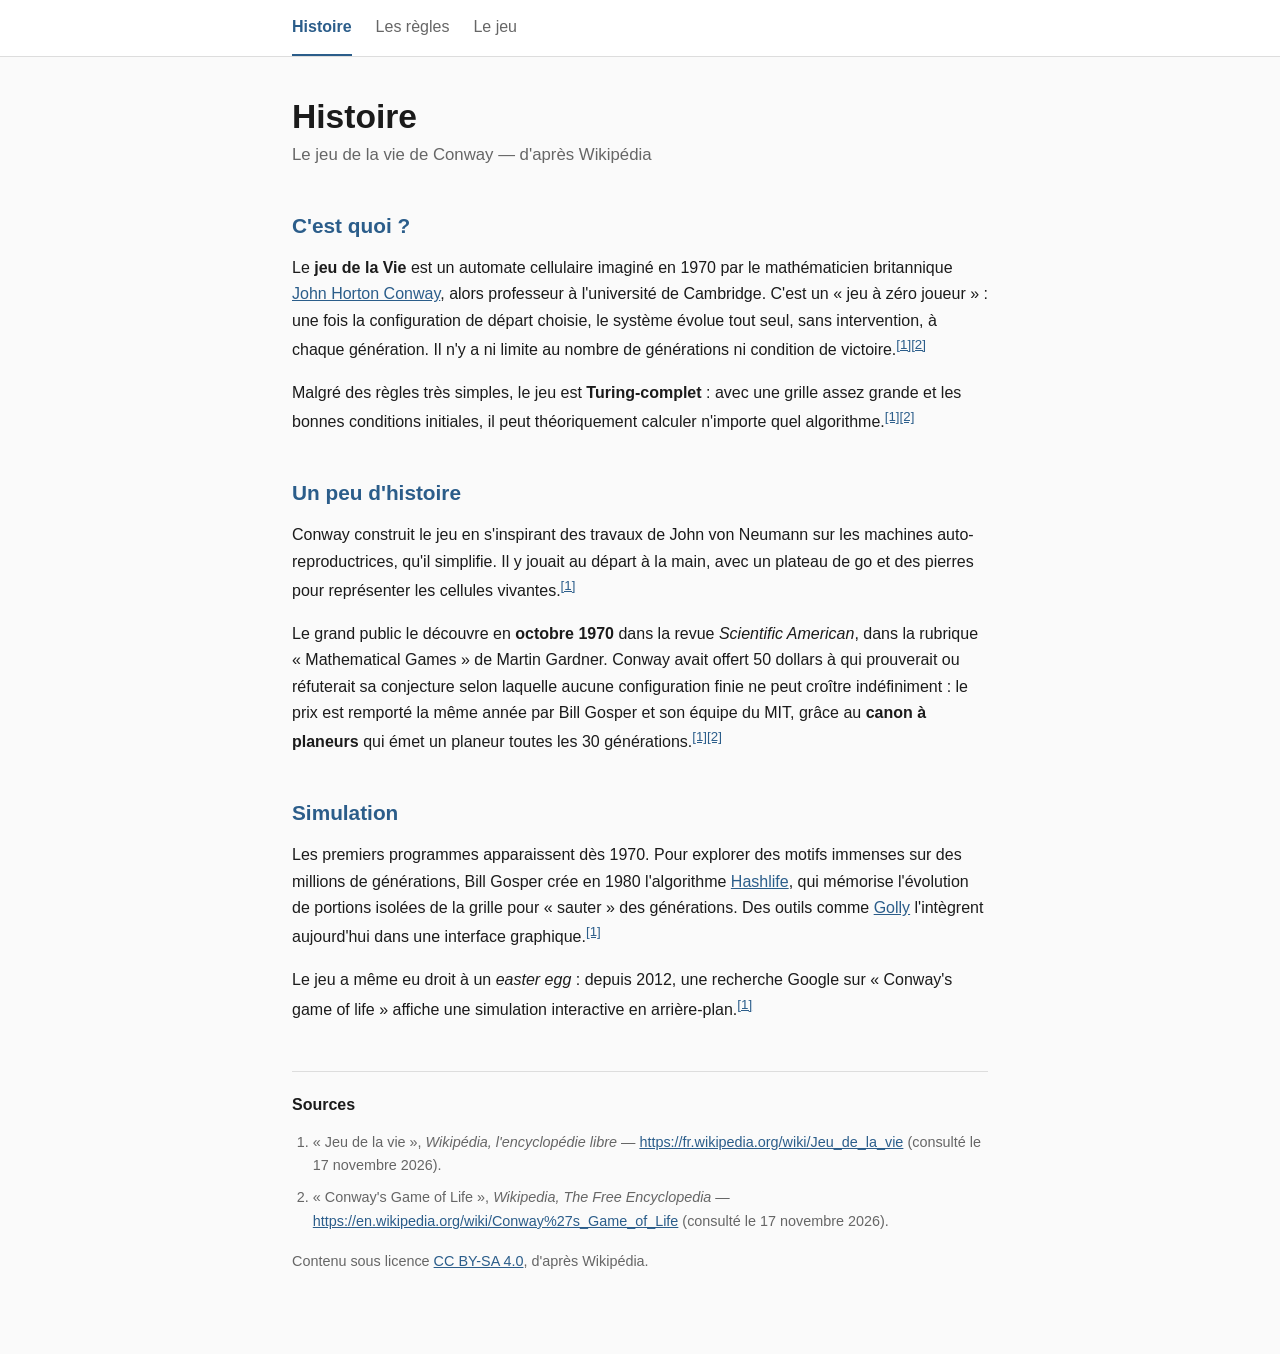
==== index.html @ aacd02b4 "feat: remplace la page d'attente par trois pages statiques de presentation" ====
<!DOCTYPE html>
<html lang="fr">
<head>
  <meta charset="UTF-8">
  <meta name="viewport" content="width=device-width, initial-scale=1.0">
  <meta name="description" content="Histoire du jeu de la vie de Conway, d'après Wikipédia.">
  <title>Histoire — The Game of Life</title>
  <link rel="stylesheet" href="style.css">
</head>
<body>
  <nav aria-label="Navigation principale">
    <ul>
      <li><a href="index.html" aria-current="page">Histoire</a></li>
      <li><a href="regles.html">Les règles</a></li>
      <li><a href="jeu.html">Le jeu</a></li>
    </ul>
  </nav>

  <main>
    <header>
      <h1>Histoire</h1>
      <p class="soustitre">Le jeu de la vie de Conway — d'après Wikipédia</p>
    </header>

    <section>
      <h2>C'est quoi ?</h2>
      <p>Le <strong>jeu de la Vie</strong> est un automate cellulaire imaginé en 1970 par le mathématicien britannique <a href="https://fr.wikipedia.org/wiki/John_Horton_Conway">John Horton Conway</a>, alors professeur à l'université de Cambridge. C'est un « jeu à zéro joueur » : une fois la configuration de départ choisie, le système évolue tout seul, sans intervention, à chaque génération. Il n'y a ni limite au nombre de générations ni condition de victoire.<sup><a href="#src-1">[1]</a></sup><sup><a href="#src-2">[2]</a></sup></p>
      <p>Malgré des règles très simples, le jeu est <strong>Turing-complet</strong> : avec une grille assez grande et les bonnes conditions initiales, il peut théoriquement calculer n'importe quel algorithme.<sup><a href="#src-1">[1]</a></sup><sup><a href="#src-2">[2]</a></sup></p>
    </section>

    <section>
      <h2>Un peu d'histoire</h2>
      <p>Conway construit le jeu en s'inspirant des travaux de John von Neumann sur les machines auto-reproductrices, qu'il simplifie. Il y jouait au départ à la main, avec un plateau de go et des pierres pour représenter les cellules vivantes.<sup><a href="#src-1">[1]</a></sup></p>
      <p>Le grand public le découvre en <strong>octobre 1970</strong> dans la revue <em>Scientific American</em>, dans la rubrique « Mathematical Games » de Martin Gardner. Conway avait offert 50 dollars à qui prouverait ou réfuterait sa conjecture selon laquelle aucune configuration finie ne peut croître indéfiniment : le prix est remporté la même année par Bill Gosper et son équipe du MIT, grâce au <strong>canon à planeurs</strong> qui émet un planeur toutes les 30 générations.<sup><a href="#src-1">[1]</a></sup><sup><a href="#src-2">[2]</a></sup></p>
    </section>

    <section>
      <h2>Simulation</h2>
      <p>Les premiers programmes apparaissent dès 1970. Pour explorer des motifs immenses sur des millions de générations, Bill Gosper crée en 1980 l'algorithme <a href="https://fr.wikipedia.org/wiki/Hashlife">Hashlife</a>, qui mémorise l'évolution de portions isolées de la grille pour « sauter » des générations. Des outils comme <a href="https://fr.wikipedia.org/wiki/Golly_(program)">Golly</a> l'intègrent aujourd'hui dans une interface graphique.<sup><a href="#src-1">[1]</a></sup></p>
      <p>Le jeu a même eu droit à un <em>easter egg</em> : depuis 2012, une recherche Google sur « Conway's game of life » affiche une simulation interactive en arrière-plan.<sup><a href="#src-1">[1]</a></sup></p>
    </section>

    <footer>
      <h2>Sources</h2>
      <ol>
        <li id="src-1">« Jeu de la vie », <em>Wikipédia, l'encyclopédie libre</em> — <a href="https://fr.wikipedia.org/wiki/Jeu_de_la_vie">https://fr.wikipedia.org/wiki/Jeu_de_la_vie</a> (consulté le 17 novembre 2026).</li>
        <li id="src-2">« Conway's Game of Life », <em>Wikipedia, The Free Encyclopedia</em> — <a href="https://en.wikipedia.org/wiki/Conway%27s_Game_of_Life">https://en.wikipedia.org/wiki/Conway%27s_Game_of_Life</a> (consulté le 17 novembre 2026).</li>
      </ol>
      <p>Contenu sous licence <a href="https://creativecommons.org/licenses/by-sa/4.0/">CC BY-SA 4.0</a>, d'après Wikipédia.</p>
    </footer>
  </main>
</body>
</html>
---- style.css ----
/* Styles communs aux trois pages. */

:root {
  --texte: #1b1b1b;
  --muet: #666;
  --accent: #2b5d8a;
  --fond: #fafafa;
  --bordure: #ddd;
}

* { box-sizing: border-box; }

body {
  margin: 0;
  background: var(--fond);
  color: var(--texte);
  font: 16px/1.65 -apple-system, BlinkMacSystemFont, "Segoe UI", Roboto, Helvetica, Arial, sans-serif;
}

main {
  max-width: 46rem;
  margin: 0 auto;
  padding: 2.5rem 1.25rem 4rem;
}

header { margin-bottom: 2rem; }

h1 {
  margin: 0 0 .25rem;
  font-size: 2.1rem;
  line-height: 1.2;
}

.soustitre {
  margin: 0;
  color: var(--muet);
  font-size: 1.05rem;
}

nav {
  background: #fff;
  border-bottom: 1px solid var(--bordure);
}

nav ul {
  max-width: 46rem;
  margin: 0 auto;
  padding: 0 1.25rem;
  display: flex;
  flex-wrap: wrap;
  gap: 1.5rem;
  list-style: none;
}

nav a {
  display: inline-block;
  padding: .85rem 0;
  color: var(--muet);
  text-decoration: none;
  border-bottom: 2px solid transparent;
}

nav a:hover { color: var(--accent); }

nav a[aria-current="page"] {
  color: var(--accent);
  font-weight: 600;
  border-bottom-color: var(--accent);
}

section { margin-top: 2.5rem; }

h2 {
  margin: 0 0 .75rem;
  font-size: 1.3rem;
  color: var(--accent);
}

p { margin: 0 0 1rem; }

ul.liste { margin: 0 0 1rem; padding-left: 1.3rem; }
ul.liste li { margin-bottom: .4rem; }

a { color: var(--accent); }

code {
  background: #eee;
  padding: .1em .35em;
  border-radius: 3px;
  font-size: .9em;
}

.encadre {
  margin: 1.5rem 0;
  padding: 1.25rem;
  border: 1px dashed var(--accent);
  border-radius: 6px;
  background: #f0f3f6;
}

footer {
  margin-top: 3rem;
  padding-top: 1.25rem;
  border-top: 1px solid var(--bordure);
  font-size: .9rem;
  color: var(--muet);
}

footer h2 { font-size: 1rem; color: var(--texte); }

footer ol { margin: 0 0 1rem; padding-left: 1.3rem; }
footer li { margin-bottom: .5rem; }
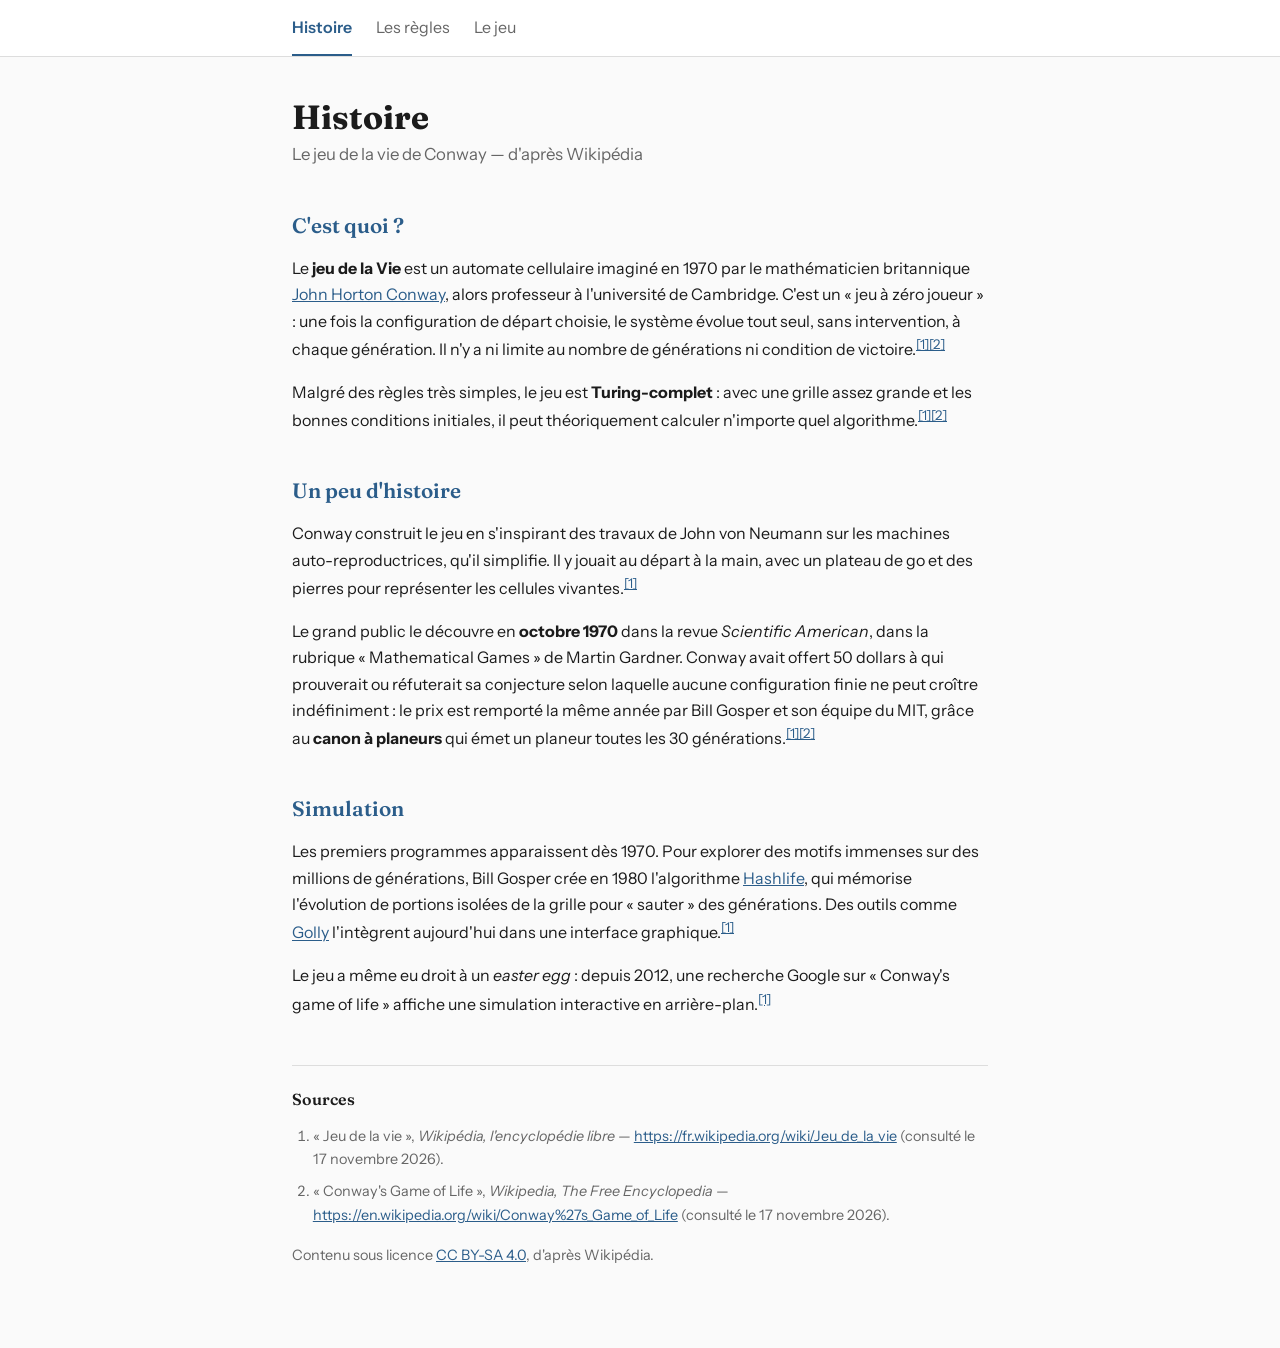
==== commit b2042e96: "style: utilise Fraunces pour les titres et Instrument Sans pour le texte" ====
--- a/index.html
+++ b/index.html
@@ -5,6 +5,9 @@
   <meta name="viewport" content="width=device-width, initial-scale=1.0">
   <meta name="description" content="Histoire du jeu de la vie de Conway, d'après Wikipédia.">
   <title>Histoire — The Game of Life</title>
+  <link rel="preconnect" href="https://fonts.googleapis.com">
+  <link rel="preconnect" href="https://fonts.gstatic.com" crossorigin>
+  <link href="https://fonts.googleapis.com/css2?family=Fraunces:opsz,wght@9..144,400;9..144,600;9..144,700&amp;family=Instrument+Sans:wght@400;500;600;700&amp;display=swap" rel="stylesheet">
   <link rel="stylesheet" href="style.css">
 </head>
 <body>
--- a/style.css
+++ b/style.css
@@ -14,7 +14,9 @@
   margin: 0;
   background: var(--fond);
   color: var(--texte);
-  font: 16px/1.65 -apple-system, BlinkMacSystemFont, "Segoe UI", Roboto, Helvetica, Arial, sans-serif;
+  font-family: "Instrument Sans", sans-serif;
+  font-size: 16px;
+  line-height: 1.65;
 }
 
 main {
@@ -27,7 +29,9 @@
 
 h1 {
   margin: 0 0 .25rem;
+  font-family: "Fraunces", serif;
   font-size: 2.1rem;
+  font-weight: 700;
   line-height: 1.2;
 }
 
@@ -72,7 +76,9 @@
 
 h2 {
   margin: 0 0 .75rem;
+  font-family: "Fraunces", serif;
   font-size: 1.3rem;
+  font-weight: 600;
   color: var(--accent);
 }
 
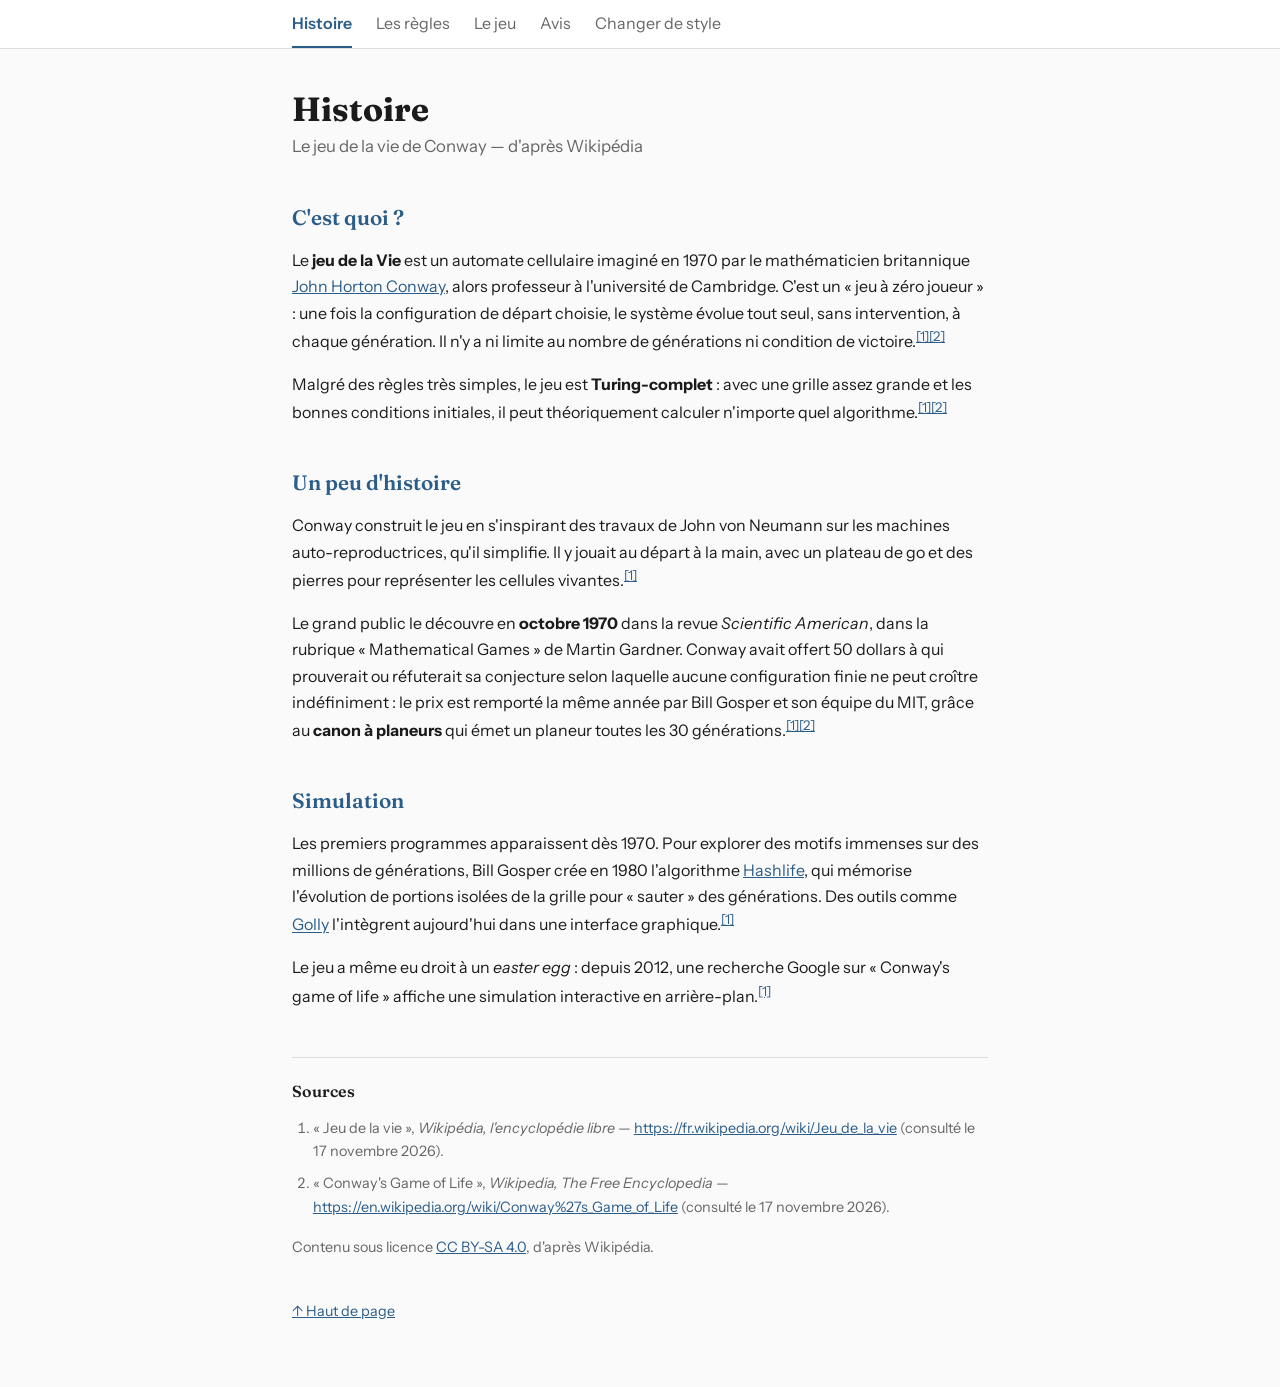
==== commit d589e415: "refactor: restructure pages and add DOM contract" ====
--- a/index.html
+++ b/index.html
@@ -8,21 +8,28 @@
   <link rel="preconnect" href="https://fonts.googleapis.com">
   <link rel="preconnect" href="https://fonts.gstatic.com" crossorigin>
   <link href="https://fonts.googleapis.com/css2?family=Fraunces:opsz,wght@9..144,400;9..144,600;9..144,700&amp;family=Instrument+Sans:wght@400;500;600;700&amp;display=swap" rel="stylesheet">
-  <link rel="stylesheet" href="style.css">
+  <link rel="icon" href="assets/favicon.svg" type="image/svg+xml">
+  <link id="theme-stylesheet" rel="stylesheet" href="css/styles.css">
+  <script src="js/theme.js" defer></script>
+  <script src="js/top.js" defer></script>
 </head>
-<body>
+<body id="top">
+  <a class="skip-link" href="#main">Aller au contenu</a>
+
   <nav aria-label="Navigation principale">
     <ul>
       <li><a href="index.html" aria-current="page">Histoire</a></li>
-      <li><a href="regles.html">Les règles</a></li>
-      <li><a href="jeu.html">Le jeu</a></li>
+      <li><a href="rules.html">Les règles</a></li>
+      <li><a href="game.html">Le jeu</a></li>
+      <li><a href="feedback.html">Avis</a></li>
+      <li><button id="theme-toggle" type="button" aria-pressed="false">Changer de style</button></li>
     </ul>
   </nav>
 
-  <main>
+  <main id="main">
     <header>
       <h1>Histoire</h1>
-      <p class="soustitre">Le jeu de la vie de Conway — d'après Wikipédia</p>
+      <p class="subtitle">Le jeu de la vie de Conway — d'après Wikipédia</p>
     </header>
 
     <section>
@@ -51,6 +58,8 @@
       </ol>
       <p>Contenu sous licence <a href="https://creativecommons.org/licenses/by-sa/4.0/">CC BY-SA 4.0</a>, d'après Wikipédia.</p>
     </footer>
+
+    <a id="back-to-top" href="#top">↑ Haut de page</a>
   </main>
 </body>
 </html>
--- a/css/styles.css
+++ b/css/styles.css
@@ -0,0 +1,267 @@
+/* Shared styles for all four pages. */
+
+:root {
+  --text: #1b1b1b;
+  --muted: #666;
+  --accent: #2b5d8a;
+  --background: #fafafa;
+  --border: #ddd;
+}
+
+* { box-sizing: border-box; }
+
+body {
+  margin: 0;
+  background: var(--background);
+  color: var(--text);
+  font-family: "Instrument Sans", sans-serif;
+  font-size: 16px;
+  line-height: 1.65;
+}
+
+/* The skip link stays off-screen until it receives keyboard focus. */
+.skip-link {
+  position: absolute;
+  left: -9999px;
+  top: 0;
+}
+
+.skip-link:focus {
+  position: fixed;
+  left: 1rem;
+  top: .5rem;
+  z-index: 100;
+  padding: .5rem 1rem;
+  background: #fff;
+  border: 2px solid var(--accent);
+  border-radius: 4px;
+}
+
+:focus-visible {
+  outline: 2px solid var(--accent);
+  outline-offset: 3px;
+}
+
+main {
+  max-width: 46rem;
+  margin: 0 auto;
+  padding: 2.5rem 1.25rem 4rem;
+}
+
+header { margin-bottom: 2rem; }
+
+h1 {
+  margin: 0 0 .25rem;
+  font-family: "Fraunces", serif;
+  font-size: 2.1rem;
+  font-weight: 700;
+  line-height: 1.2;
+}
+
+.subtitle {
+  margin: 0;
+  color: var(--muted);
+  font-size: 1.05rem;
+}
+
+/* Keep the navigation available while scrolling. */
+nav {
+  position: sticky;
+  top: 0;
+  z-index: 10;
+  background: #fff;
+  border-bottom: 1px solid var(--border);
+}
+
+nav ul {
+  max-width: 46rem;
+  margin: 0 auto;
+  padding: 0 1.25rem;
+  display: flex;
+  flex-wrap: wrap;
+  gap: 1.5rem;
+  list-style: none;
+}
+
+nav a,
+nav button {
+  display: inline-flex;
+  align-items: center;
+  min-height: 44px;
+  padding: .6rem 0;
+  color: var(--muted);
+  text-decoration: none;
+  border: 0;
+  border-bottom: 2px solid transparent;
+  background: transparent;
+  font: inherit;
+  cursor: pointer;
+}
+
+nav a:hover,
+nav button:hover { color: var(--accent); }
+
+nav a[aria-current="page"] {
+  color: var(--accent);
+  font-weight: 600;
+  border-bottom-color: var(--accent);
+}
+
+section { margin-top: 2.5rem; }
+
+h2 {
+  margin: 0 0 .75rem;
+  font-family: "Fraunces", serif;
+  font-size: 1.3rem;
+  font-weight: 600;
+  color: var(--accent);
+}
+
+p { margin: 0 0 1rem; }
+
+ul.list { margin: 0 0 1rem; padding-left: 1.3rem; }
+ul.list li { margin-bottom: .4rem; }
+
+a { color: var(--accent); }
+
+code {
+  background: #eee;
+  padding: .1em .35em;
+  border-radius: 3px;
+  font-size: .9em;
+}
+
+.callout {
+  margin: 1.5rem 0;
+  padding: 1.25rem;
+  border: 1px dashed var(--accent);
+  border-radius: 6px;
+  background: #f0f3f6;
+}
+
+footer {
+  margin-top: 3rem;
+  padding-top: 1.25rem;
+  border-top: 1px solid var(--border);
+  font-size: .9rem;
+  color: var(--muted);
+}
+
+footer h2 { font-size: 1rem; color: var(--text); }
+
+footer ol { margin: 0 0 1rem; padding-left: 1.3rem; }
+footer li { margin-bottom: .5rem; }
+
+/* Game page. */
+.game-controls {
+  display: flex;
+  flex-wrap: wrap;
+  align-items: center;
+  gap: .6rem 1rem;
+  margin-bottom: 1rem;
+}
+
+.game-help { color: var(--muted); }
+
+.game-stats {
+  font-size: .95rem;
+  color: var(--muted);
+}
+
+.game-scroll { overflow-x: auto; }
+
+#game-canvas {
+  display: block;
+  border: 1px solid var(--border);
+  background: #fff;
+  cursor: crosshair;
+  max-width: 100%;
+  height: auto;
+}
+
+#demo-video {
+  display: block;
+  width: 100%;
+  max-width: 46rem;
+  height: auto;
+  border: 1px solid var(--border);
+  background: #000;
+}
+
+#back-to-top {
+  display: inline-block;
+  margin-top: 1.5rem;
+  font-size: .9rem;
+}
+
+/* Form controls. */
+button,
+input,
+select,
+textarea { font: inherit; }
+
+button {
+  min-height: 44px;
+  padding: .5rem .9rem;
+  border: 1px solid var(--border);
+  border-radius: 4px;
+  background: #fff;
+  color: var(--text);
+  cursor: pointer;
+}
+
+button:hover { border-color: var(--accent); color: var(--accent); }
+
+fieldset {
+  margin: 0;
+  padding: 1rem 1.25rem;
+  border: 1px solid var(--border);
+  border-radius: 6px;
+}
+
+legend {
+  padding: 0 .4rem;
+  font-family: "Fraunces", serif;
+  font-weight: 600;
+}
+
+label {
+  display: block;
+  margin-bottom: .25rem;
+  font-weight: 600;
+}
+
+input[type="text"],
+input[type="email"],
+select,
+textarea {
+  width: 100%;
+  max-width: 32rem;
+  padding: .55rem .7rem;
+  border: 1px solid var(--border);
+  border-radius: 4px;
+  background: #fff;
+  color: var(--text);
+}
+
+textarea { resize: vertical; }
+
+#form-status {
+  min-height: 1.5rem;
+  color: var(--accent);
+}
+
+/* Small screens. */
+@media (max-width: 640px) {
+  main { padding: 1.5rem 1rem 3rem; }
+  h1 { font-size: 1.75rem; }
+  nav ul { gap: .75rem 1rem; padding: 0 1rem; }
+  nav a,
+  nav button { font-size: .95rem; }
+  .game-controls { gap: .5rem; }
+}
+
+/* Tablets. */
+@media (min-width: 641px) and (max-width: 1024px) {
+  main { max-width: 42rem; }
+}
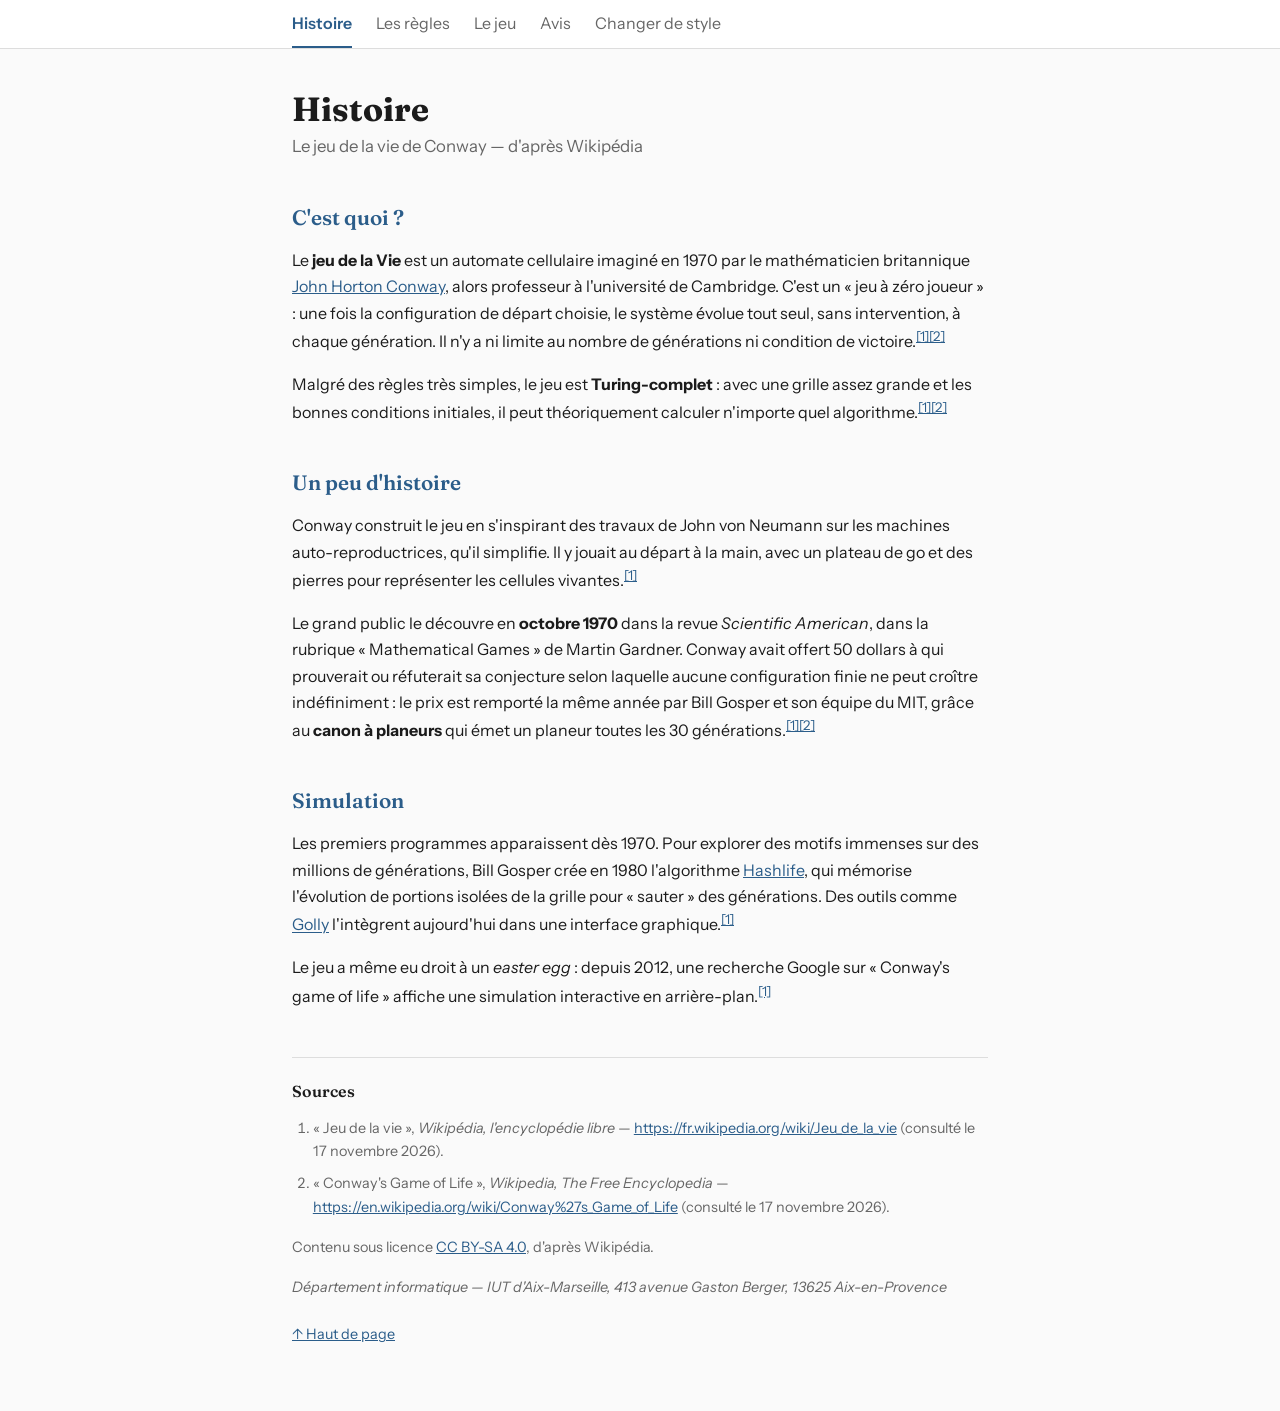
==== commit 3a32c09f: "feat: light theme, SEO and W3C checks" ====
--- a/index.html
+++ b/index.html
@@ -5,6 +5,30 @@
   <meta name="viewport" content="width=device-width, initial-scale=1.0">
   <meta name="description" content="Histoire du jeu de la vie de Conway, d'après Wikipédia.">
   <title>Histoire — The Game of Life</title>
+  <link rel="canonical" href="https://thegameoflife.alwaysdata.net/index.html">
+  <meta property="og:title" content="Histoire — The Game of Life">
+  <meta property="og:description" content="Histoire du jeu de la vie de Conway, d'après Wikipédia.">
+  <meta property="og:type" content="website">
+  <meta property="og:url" content="https://thegameoflife.alwaysdata.net/index.html">
+  <meta name="twitter:card" content="summary">
+  <meta name="twitter:title" content="Histoire — The Game of Life">
+  <meta name="twitter:description" content="Histoire du jeu de la vie de Conway, d'après Wikipédia.">
+  <meta name="twitter:image" content="https://thegameoflife.alwaysdata.net/assets/favicon.svg">
+  <script type="application/ld+json">
+  {
+    "@context": "https://schema.org",
+    "@type": "CollegeOrUniversity",
+    "name": "IUT d'Aix-Marseille — Département informatique",
+    "url": "https://thegameoflife.alwaysdata.net/",
+    "address": {
+      "@type": "PostalAddress",
+      "streetAddress": "413 avenue Gaston Berger",
+      "postalCode": "13625",
+      "addressLocality": "Aix-en-Provence",
+      "addressCountry": "FR"
+    }
+  }
+  </script>
   <link rel="preconnect" href="https://fonts.googleapis.com">
   <link rel="preconnect" href="https://fonts.gstatic.com" crossorigin>
   <link href="https://fonts.googleapis.com/css2?family=Fraunces:opsz,wght@9..144,400;9..144,600;9..144,700&amp;family=Instrument+Sans:wght@400;500;600;700&amp;display=swap" rel="stylesheet">
@@ -57,6 +81,7 @@
         <li id="src-2">« Conway's Game of Life », <em>Wikipedia, The Free Encyclopedia</em> — <a href="https://en.wikipedia.org/wiki/Conway%27s_Game_of_Life">https://en.wikipedia.org/wiki/Conway%27s_Game_of_Life</a> (consulté le 17 novembre 2026).</li>
       </ol>
       <p>Contenu sous licence <a href="https://creativecommons.org/licenses/by-sa/4.0/">CC BY-SA 4.0</a>, d'après Wikipédia.</p>
+      <address>Département informatique — IUT d'Aix-Marseille, 413 avenue Gaston Berger, 13625 Aix-en-Provence</address>
     </footer>
 
     <a id="back-to-top" href="#top">↑ Haut de page</a>
--- a/css/styles.css
+++ b/css/styles.css
@@ -235,6 +235,9 @@
 input[type="email"],
 select,
 textarea {
+  -webkit-appearance: none;
+  -moz-appearance: none;
+  appearance: none;
   width: 100%;
   max-width: 32rem;
   padding: .55rem .7rem;
@@ -265,3 +268,4 @@
 @media (min-width: 641px) and (max-width: 1024px) {
   main { max-width: 42rem; }
 }
+
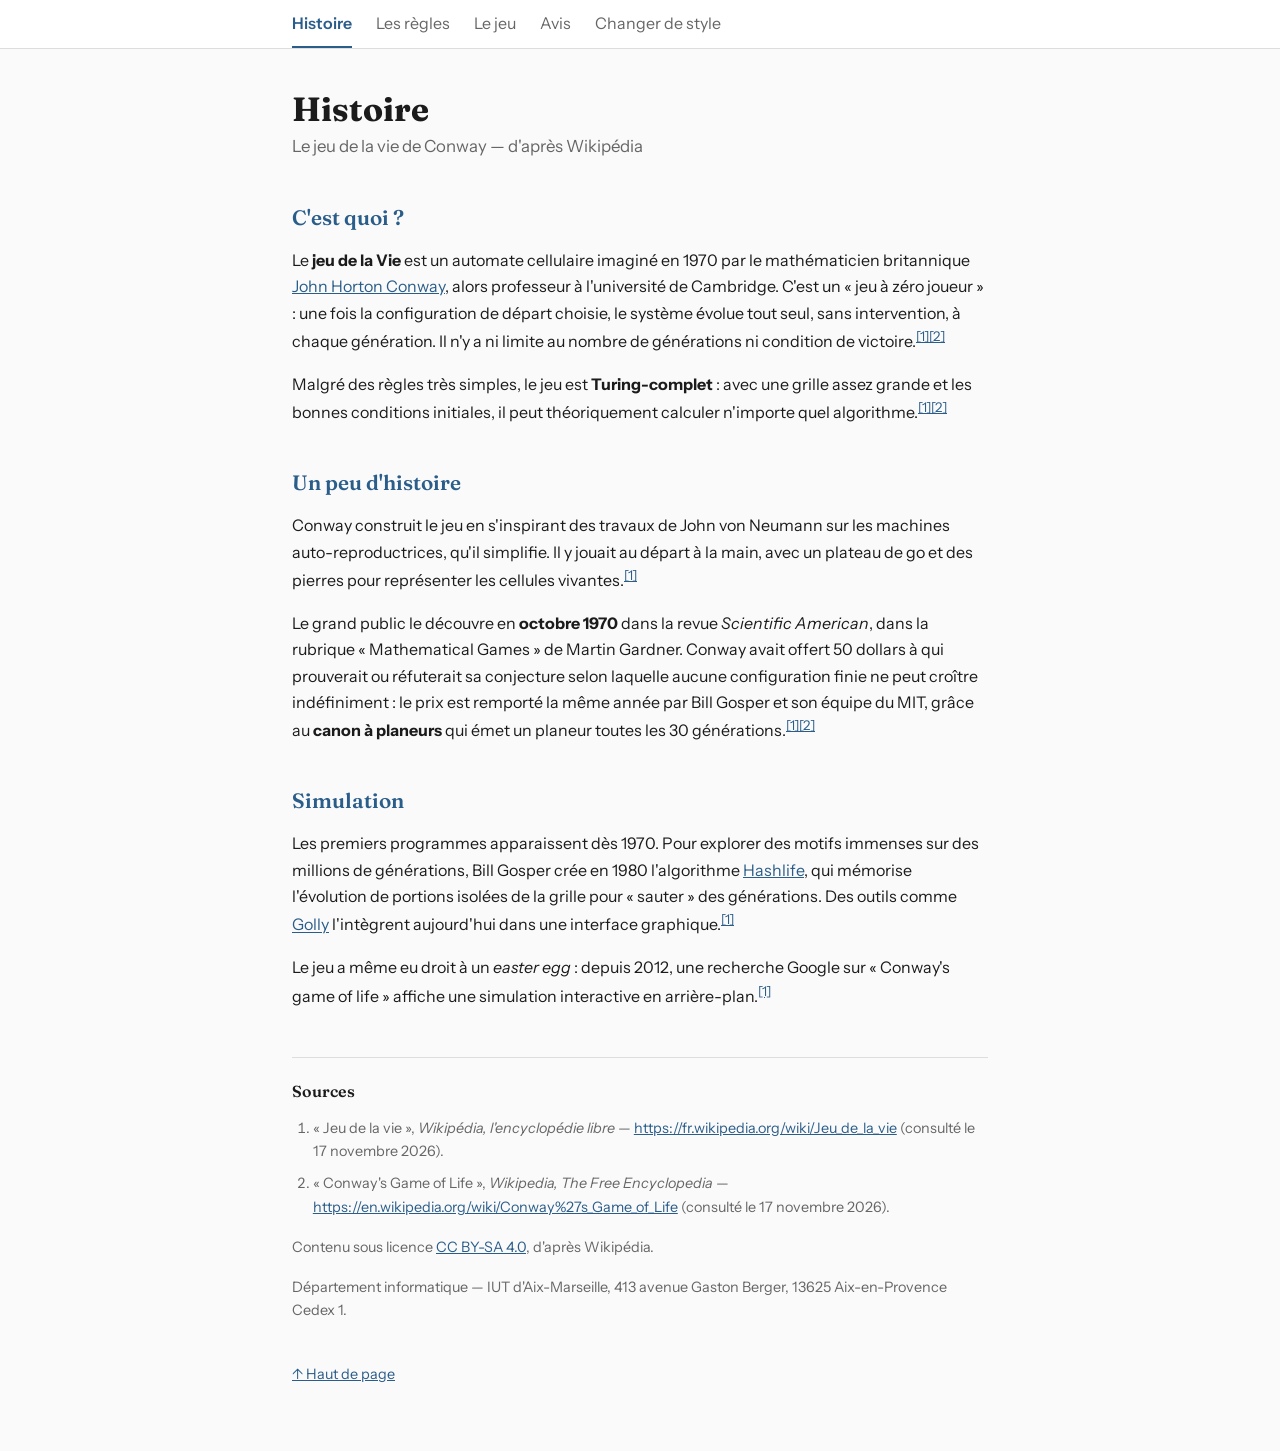
==== commit 87fc9e6f: "feat: light theme, SEO and W3C checks" ====
--- a/index.html
+++ b/index.html
@@ -10,6 +10,7 @@
   <meta property="og:description" content="Histoire du jeu de la vie de Conway, d'après Wikipédia.">
   <meta property="og:type" content="website">
   <meta property="og:url" content="https://thegameoflife.alwaysdata.net/index.html">
+  <meta property="og:image" content="https://thegameoflife.alwaysdata.net/assets/favicon.svg">
   <meta name="twitter:card" content="summary">
   <meta name="twitter:title" content="Histoire — The Game of Life">
   <meta name="twitter:description" content="Histoire du jeu de la vie de Conway, d'après Wikipédia.">
@@ -18,21 +19,22 @@
   {
     "@context": "https://schema.org",
     "@type": "CollegeOrUniversity",
-    "name": "IUT d'Aix-Marseille — Département informatique",
-    "url": "https://thegameoflife.alwaysdata.net/",
+    "name": "Département informatique — IUT d'Aix-Marseille",
     "address": {
       "@type": "PostalAddress",
       "streetAddress": "413 avenue Gaston Berger",
       "postalCode": "13625",
       "addressLocality": "Aix-en-Provence",
       "addressCountry": "FR"
-    }
+    },
+    "url": "https://iut.univ-amu.fr/"
   }
   </script>
   <link rel="preconnect" href="https://fonts.googleapis.com">
   <link rel="preconnect" href="https://fonts.gstatic.com" crossorigin>
   <link href="https://fonts.googleapis.com/css2?family=Fraunces:opsz,wght@9..144,400;9..144,600;9..144,700&amp;family=Instrument+Sans:wght@400;500;600;700&amp;display=swap" rel="stylesheet">
   <link rel="icon" href="assets/favicon.svg" type="image/svg+xml">
+  <link rel="stylesheet" href="css/styles.css">
   <link id="theme-stylesheet" rel="stylesheet" href="css/styles.css">
   <script src="js/theme.js" defer></script>
   <script src="js/top.js" defer></script>
@@ -81,7 +83,7 @@
         <li id="src-2">« Conway's Game of Life », <em>Wikipedia, The Free Encyclopedia</em> — <a href="https://en.wikipedia.org/wiki/Conway%27s_Game_of_Life">https://en.wikipedia.org/wiki/Conway%27s_Game_of_Life</a> (consulté le 17 novembre 2026).</li>
       </ol>
       <p>Contenu sous licence <a href="https://creativecommons.org/licenses/by-sa/4.0/">CC BY-SA 4.0</a>, d'après Wikipédia.</p>
-      <address>Département informatique — IUT d'Aix-Marseille, 413 avenue Gaston Berger, 13625 Aix-en-Provence</address>
+          <p>Département informatique — IUT d'Aix-Marseille, 413 avenue Gaston Berger, 13625 Aix-en-Provence Cedex 1.</p>
     </footer>
 
     <a id="back-to-top" href="#top">↑ Haut de page</a>
--- a/css/styles.css
+++ b/css/styles.css
@@ -201,6 +201,8 @@
 textarea { font: inherit; }
 
 button {
+  -webkit-appearance: none;
+  -moz-appearance: none;
   min-height: 44px;
   padding: .5rem .9rem;
   border: 1px solid var(--border);
@@ -237,7 +239,6 @@
 textarea {
   -webkit-appearance: none;
   -moz-appearance: none;
-  appearance: none;
   width: 100%;
   max-width: 32rem;
   padding: .55rem .7rem;
@@ -268,4 +269,3 @@
 @media (min-width: 641px) and (max-width: 1024px) {
   main { max-width: 42rem; }
 }
-
--- a/css/styles.css
+++ b/css/styles.css
@@ -201,6 +201,8 @@
 textarea { font: inherit; }
 
 button {
+  -webkit-appearance: none;
+  -moz-appearance: none;
   min-height: 44px;
   padding: .5rem .9rem;
   border: 1px solid var(--border);
@@ -237,7 +239,6 @@
 textarea {
   -webkit-appearance: none;
   -moz-appearance: none;
-  appearance: none;
   width: 100%;
   max-width: 32rem;
   padding: .55rem .7rem;
@@ -268,4 +269,3 @@
 @media (min-width: 641px) and (max-width: 1024px) {
   main { max-width: 42rem; }
 }
-
